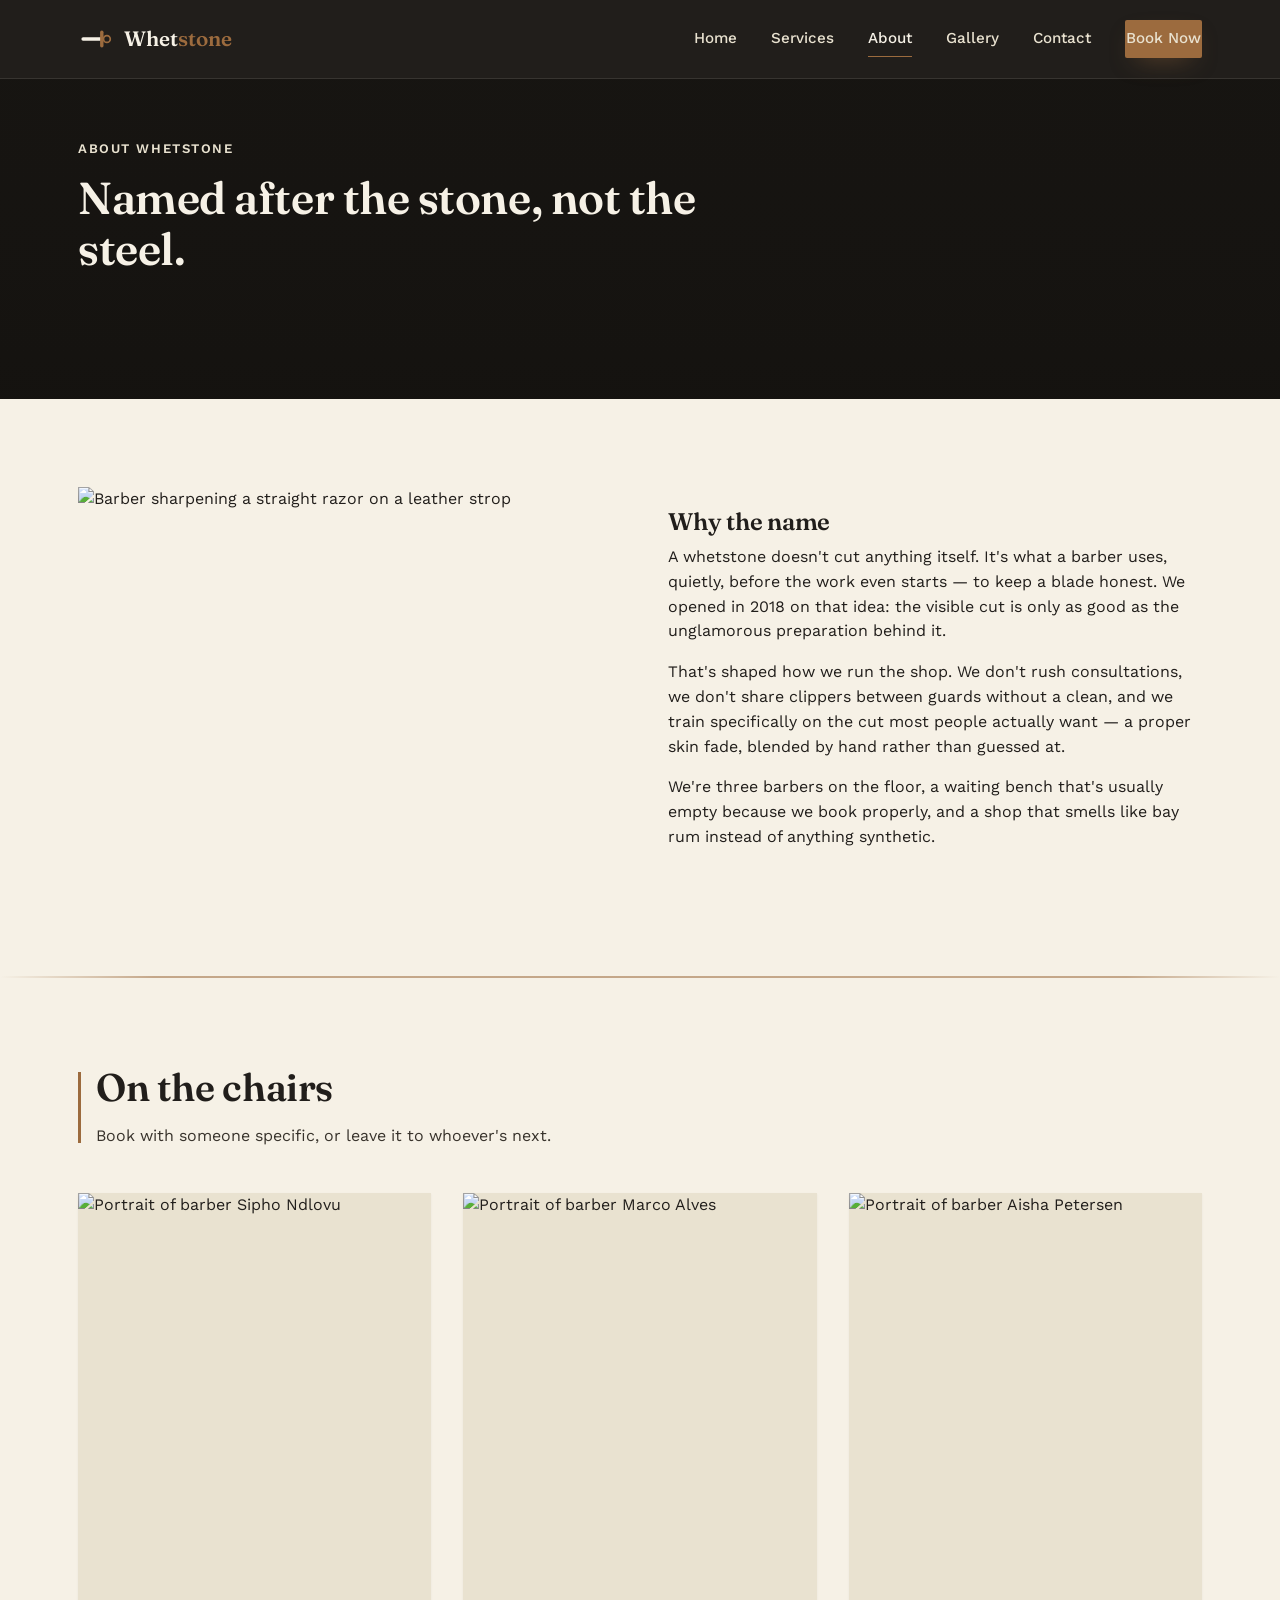
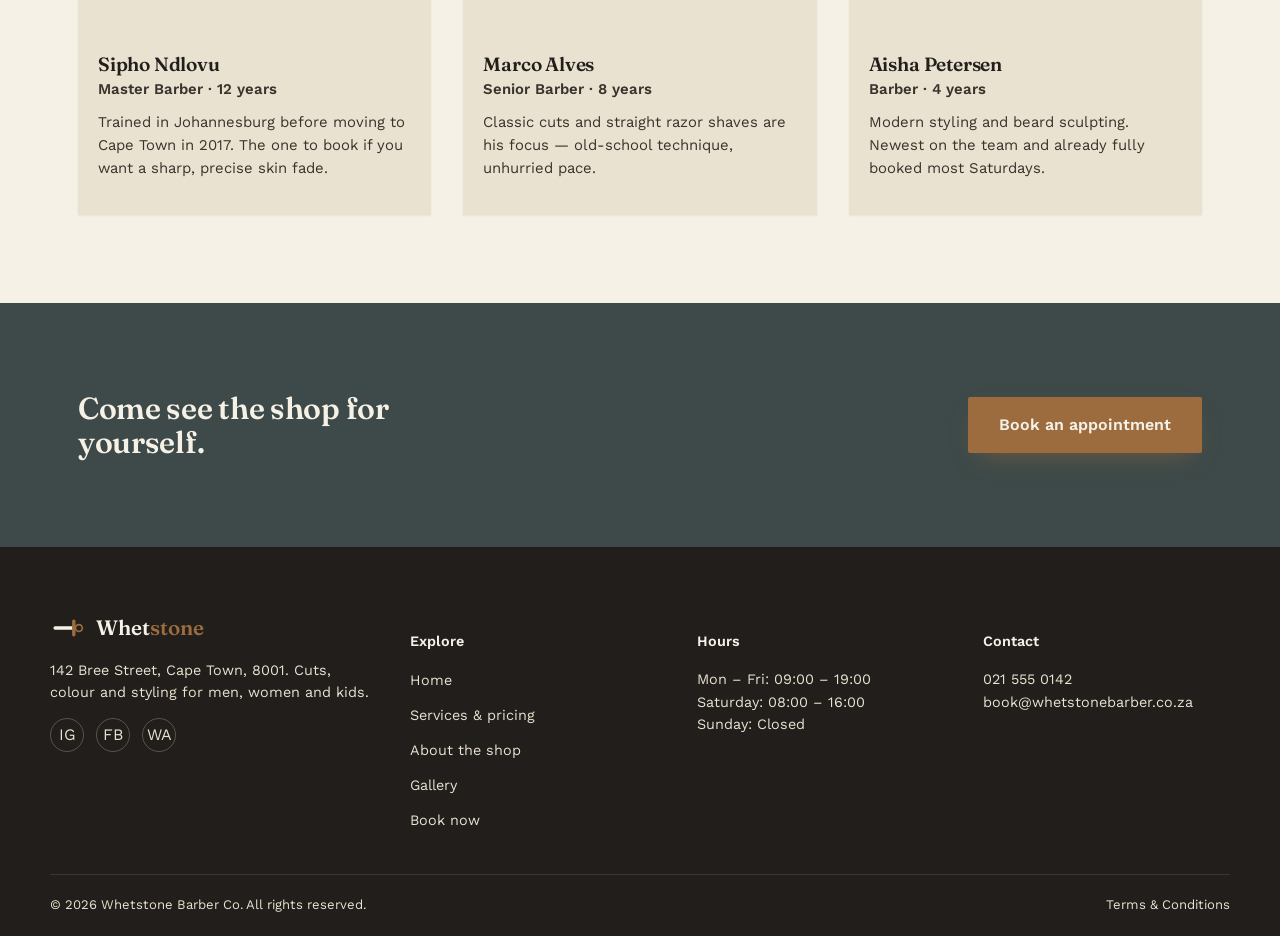
==== about.html @ 6cd9a8a0 "whetstone Barber Co. website" ====
<!DOCTYPE html>
<html lang="en">
<head>
<meta charset="UTF-8">
<meta name="viewport" content="width=device-width, initial-scale=1">
<title>About — Whetstone Barber Co.</title>
<meta name="description" content="The story behind Whetstone Barber Co. and the barbers on the chairs in Cape Town.">
<link rel="preconnect" href="https://fonts.googleapis.com">
<link href="https://fonts.googleapis.com/css2?family=Fraunces:wght@500;600;700&family=Work+Sans:wght@400;500;600&display=swap" rel="stylesheet">
<link rel="stylesheet" href="css/style.css">
</head>
<body>

<div class="preloader" aria-hidden="true">
  <svg class="preloader-mark" viewBox="0 0 40 40" fill="none" xmlns="http://www.w3.org/2000/svg">
    <rect x="4" y="18" width="26" height="4" rx="2" fill="#F6F1E6"/>
    <rect x="26" y="10" width="4" height="20" rx="2" fill="#9C6B3E"/>
    <circle cx="34" cy="20" r="4" stroke="#9C6B3E" stroke-width="2"/>
  </svg>
  <span class="preloader-word">Whetstone</span>
</div>

<header class="site-header">
  <div class="wrap">
    <a href="index.html" class="brand">
      <svg class="brand-mark" viewBox="0 0 40 40" fill="none" xmlns="http://www.w3.org/2000/svg">
        <rect x="4" y="18" width="26" height="4" rx="2" fill="#F6F1E6"/>
        <rect x="26" y="10" width="4" height="20" rx="2" fill="#9C6B3E"/>
        <circle cx="34" cy="20" r="4" stroke="#9C6B3E" stroke-width="2"/>
      </svg>
      <span class="brand-name">Whet<span>stone</span></span>
    </a>
    <nav class="main-nav" id="main-nav">
      <a href="index.html">Home</a>
      <a href="services.html">Services</a>
      <a href="about.html" aria-current="page">About</a>
      <a href="gallery.html">Gallery</a>
      <a href="contact.html">Contact</a>
      <a href="contact.html" class="btn btn-book">Book Now</a>
    </nav>
    <button class="nav-toggle" aria-label="Open menu" aria-expanded="false"><span></span><span></span><span></span></button>
  </div>
</header>

<section class="hero page-heading" style="min-height:320px;background-image:url('https://images.unsplash.com/photo-1521590832167-7bcbfaa6381f?q=80&w=1920&auto=format&fit=crop');">
  <div class="wrap" style="grid-template-columns:1fr;padding-bottom:60px;">
    <div class="hero-copy" style="padding-bottom:0;max-width:640px;">
      <p class="hero-eyebrow">About Whetstone</p>
      <h1 style="max-width:none;font-size:clamp(2rem,4vw,2.8rem);">Named after the stone, not the steel.</h1>
    </div>
  </div>
</section>

<section class="section">
  <div class="wrap story reveal">
    <img src="https://images.unsplash.com/photo-1599351431202-1e0f0137899a?q=80&w=900&auto=format&fit=crop" alt="Barber sharpening a straight razor on a leather strop">
    <div>
      <h2>Why the name</h2>
      <p>A whetstone doesn't cut anything itself. It's what a barber uses, quietly, before the work even starts — to keep a blade honest. We opened in 2018 on that idea: the visible cut is only as good as the unglamorous preparation behind it.</p>
      <p>That's shaped how we run the shop. We don't rush consultations, we don't share clippers between guards without a clean, and we train specifically on the cut most people actually want — a proper skin fade, blended by hand rather than guessed at.</p>
      <p>We're three barbers on the floor, a waiting bench that's usually empty because we book properly, and a shop that smells like bay rum instead of anything synthetic.</p>
    </div>
  </div>
</section>

<div class="blade-rule"></div>

<section class="section">
  <div class="wrap">
    <div class="section-head reveal">
      <h2>On the chairs</h2>
      <p>Book with someone specific, or leave it to whoever's next.</p>
    </div>
    <div class="people-grid reveal-stagger reveal">
      <div class="person reveal-child">
        <img src="https://images.unsplash.com/photo-1600180758890-6b94519a8ba6?q=80&w=600&auto=format&fit=crop" alt="Portrait of barber Sipho Ndlovu">
        <div class="person-body">
          <h3>Sipho Ndlovu</h3>
          <p class="person-role">Master Barber · 12 years</p>
          <p>Trained in Johannesburg before moving to Cape Town in 2017. The one to book if you want a sharp, precise skin fade.</p>
        </div>
      </div>
      <div class="person reveal-child">
        <img src="https://images.unsplash.com/photo-1618077360395-f3068be8e001?q=80&w=600&auto=format&fit=crop" alt="Portrait of barber Marco Alves">
        <div class="person-body">
          <h3>Marco Alves</h3>
          <p class="person-role">Senior Barber · 8 years</p>
          <p>Classic cuts and straight razor shaves are his focus — old-school technique, unhurried pace.</p>
        </div>
      </div>
      <div class="person reveal-child">
        <img src="https://images.unsplash.com/photo-1580489944761-15a19d654956?q=80&w=600&auto=format&fit=crop" alt="Portrait of barber Aisha Petersen">
        <div class="person-body">
          <h3>Aisha Petersen</h3>
          <p class="person-role">Barber · 4 years</p>
          <p>Modern styling and beard sculpting. Newest on the team and already fully booked most Saturdays.</p>
        </div>
      </div>
    </div>
  </div>
</section>

<section class="cta-band section reveal">
  <div class="wrap">
    <h2>Come see the shop for yourself.</h2>
    <a href="contact.html" class="btn btn-book btn-large">Book an appointment</a>
  </div>
</section>

<footer class="site-footer">
  <div class="wrap footer-grid">
    <div>
      <a href="index.html" class="brand" style="margin-bottom:14px;">
        <svg class="brand-mark" viewBox="0 0 40 40" fill="none" xmlns="http://www.w3.org/2000/svg">
          <rect x="4" y="18" width="26" height="4" rx="2" fill="#F6F1E6"/>
          <rect x="26" y="10" width="4" height="20" rx="2" fill="#9C6B3E"/>
          <circle cx="34" cy="20" r="4" stroke="#9C6B3E" stroke-width="2"/>
        </svg>
        <span class="brand-name">Whet<span>stone</span></span>
      </a>
      <p>142 Bree Street, Cape Town, 8001. Cuts, colour and styling for men, women and kids.</p>
      <div class="social-row">
        <a href="https://instagram.com" target="_blank" rel="noopener" aria-label="Instagram">IG</a>
        <a href="https://facebook.com" target="_blank" rel="noopener" aria-label="Facebook">FB</a>
        <a href="https://wa.me/27215550142" target="_blank" rel="noopener" aria-label="WhatsApp">WA</a>
      </div>
    </div>
    <div>
      <h4>Explore</h4>
      <ul class="footer-links">
        <li><a href="index.html">Home</a></li>
        <li><a href="services.html">Services & pricing</a></li>
        <li><a href="about.html">About the shop</a></li>
        <li><a href="gallery.html">Gallery</a></li>
        <li><a href="contact.html">Book now</a></li>
      </ul>
    </div>
    <div>
      <h4>Hours</h4>
      <p>Mon – Fri: 09:00 – 19:00<br>Saturday: 08:00 – 16:00<br>Sunday: Closed</p>
    </div>
    <div>
      <h4>Contact</h4>
      <p>021 555 0142<br>book@whetstonebarber.co.za</p>
    </div>
  </div>
  <div class="wrap footer-bottom">
    <span>© 2026 Whetstone Barber Co. All rights reserved.</span>
    <a href="terms.html">Terms & Conditions</a>
  </div>
</footer>

<button class="back-to-top" aria-label="Back to top">
  <svg viewBox="0 0 24 24" fill="none" stroke="currentColor" stroke-width="2.4" stroke-linecap="round" stroke-linejoin="round"><path d="M12 19V5"/><path d="M5 12l7-7 7 7"/></svg>
</button>

<script src="js/main.js"></script>
</body>
</html>
---- css/style.css ----
/* ============================================
   WHETSTONE BARBER CO. — Design tokens
   ============================================ */
:root{
  --ink: #211E1B;
  --ink-soft: #38332C;
  --stone: #E9E2D0;
  --stone-dark: #D8CDB0;
  --steel: #5C6B6A;
  --steel-dark: #3E4A49;
  --leather: #9C6B3E;
  --leather-dark: #7C5330;
  --rust: #7A3B2E;
  --cream: #F6F1E6;
  --line: rgba(33,30,27,0.16);

  --font-display: "Fraunces", Georgia, serif;
  --font-body: "Work Sans", -apple-system, Segoe UI, sans-serif;

  --max: 1180px;
}

*{box-sizing:border-box;}
html{scroll-behavior:smooth;}
body{
  margin:0;
  font-family:var(--font-body);
  color:var(--ink);
  background:var(--cream);
  line-height:1.55;
  -webkit-font-smoothing:antialiased;
}
img{max-width:100%;display:block;}
a{color:inherit;text-decoration:none;}
h1,h2,h3{
  font-family:var(--font-display);
  font-weight:600;
  line-height:1.12;
  margin:0 0 .4em;
  letter-spacing:-0.01em;
}
p{margin:0 0 1em;max-width:62ch;}
button{font-family:inherit;cursor:pointer;}
:focus-visible{outline:2px solid var(--leather);outline-offset:3px;}
@media (prefers-reduced-motion: reduce){
  *{animation-duration:.001ms !important;transition-duration:.001ms !important;}
}

.wrap{max-width:var(--max);margin:0 auto;padding:0 28px;}
.section{padding:88px 0;}
@media (max-width:720px){.section{padding:56px 0;}}

/* ---------- Header ---------- */
.site-header{
  position:sticky;top:0;z-index:40;
  background:var(--ink);
  border-bottom:1px solid rgba(246,241,230,0.1);
}
.site-header .wrap{
  display:flex;align-items:center;justify-content:space-between;
  height:78px;
}
.brand{
  display:flex;align-items:center;gap:12px;
  color:var(--cream);
}
.brand-mark{width:34px;height:34px;flex:none;}
.brand-name{
  font-family:var(--font-display);font-size:1.3rem;font-weight:600;
  color:var(--cream);
}
.brand-name span{color:var(--leather);}

.main-nav{display:flex;align-items:center;gap:34px;}
.main-nav a{
  color:var(--stone);font-size:.95rem;font-weight:500;
  padding:6px 0;border-bottom:1px solid transparent;
}
.main-nav a:hover,.main-nav a[aria-current="page"]{border-bottom-color:var(--leather);color:var(--cream);}
.btn{
  display:inline-block;padding:11px 22px;border-radius:2px;
  font-weight:600;font-size:.92rem;border:1px solid transparent;
}
.btn-book{background:var(--leather);color:var(--cream);}
.btn-book:hover{background:var(--leather-dark);}
.btn-outline{background:transparent;color:var(--cream);border-color:rgba(246,241,230,.4);}
.btn-outline:hover{border-color:var(--cream);}
.btn-large{padding:15px 30px;font-size:1rem;}

.nav-toggle{
  display:none;background:none;border:none;padding:6px;
}
.nav-toggle span{display:block;width:24px;height:2px;background:var(--cream);margin:5px 0;}

@media (max-width:880px){
  .main-nav{
    position:fixed;inset:78px 0 0 0;background:var(--ink);
    flex-direction:column;align-items:flex-start;gap:0;
    padding:20px 28px;transform:translateX(100%);
    transition:transform .28s ease;
  }
  .main-nav.open{transform:translateX(0);}
  .main-nav a{width:100%;padding:16px 0;border-bottom:1px solid rgba(246,241,230,.1);}
  .main-nav .btn{margin-top:16px;}
  .nav-toggle{display:block;}
}

/* ---------- Hero ---------- */
.hero{background:var(--ink);color:var(--cream);overflow:hidden;}
.hero .wrap{
  display:grid;grid-template-columns:1fr 1fr;align-items:center;gap:56px;
  padding-top:60px;padding-bottom:0;
}
.hero-copy{padding-bottom:70px;}
.hero-eyebrow{color:var(--leather);font-size:.95rem;margin-bottom:14px;font-weight:600;}
.hero h1{font-size:clamp(2.3rem,4.6vw,3.6rem);color:var(--cream);max-width:11ch;}
.hero p{color:var(--stone);font-size:1.08rem;max-width:42ch;}
.hero-actions{display:flex;gap:14px;margin-top:28px;flex-wrap:wrap;}
.hero-figure{align-self:stretch;position:relative;min-height:420px;}
.hero-figure img{width:100%;height:100%;object-fit:cover;}
@media (max-width:880px){
  .hero .wrap{grid-template-columns:1fr;}
  .hero-figure{min-height:280px;order:-1;}
  .hero-copy{padding-top:36px;padding-bottom:40px;}
}

.blade-rule{
  height:2px;width:100%;margin:0 auto;
  background:linear-gradient(90deg, transparent, var(--leather) 12%, var(--leather) 88%, transparent);
  opacity:.55;
}

/* ---------- Section headings ---------- */
.section-head{max-width:560px;margin-bottom:44px;}
.section-head h2{font-size:clamp(1.8rem,3vw,2.4rem);}
.section-head p{color:var(--ink-soft);}

/* ---------- Trust strip ---------- */
.trust{background:var(--stone);}
.trust .wrap{
  padding:20px 28px;display:flex;justify-content:space-between;flex-wrap:wrap;gap:14px;
  font-family:var(--font-display);font-size:1.05rem;color:var(--ink-soft);
}

/* ---------- Feature grid (home) ---------- */
.feature-grid{display:grid;grid-template-columns:repeat(3,1fr);gap:36px;}
.feature{border-top:2px solid var(--ink);padding-top:18px;}
.feature h3{font-size:1.15rem;}
.feature p{color:var(--ink-soft);font-size:.97rem;}
@media (max-width:820px){.feature-grid{grid-template-columns:1fr;gap:30px;}}

/* ---------- Gallery ---------- */
.gallery{display:grid;grid-template-columns:1.3fr 1fr 1fr;grid-template-rows:1fr 1fr;gap:14px;height:520px;}
.gallery img{width:100%;height:100%;object-fit:cover;}
.gallery a:first-child{grid-row:1 / span 2;}
@media (max-width:820px){.gallery{grid-template-columns:1fr 1fr;height:auto;}
  .gallery a:first-child{grid-row:auto;grid-column:1 / -1;height:220px;}
  .gallery a{height:150px;}
}

/* ---------- CTA band ---------- */
.cta-band{background:var(--steel-dark);color:var(--cream);text-align:left;}
.cta-band .wrap{display:flex;align-items:center;justify-content:space-between;gap:24px;flex-wrap:wrap;}
.cta-band h2{color:var(--cream);margin-bottom:0;font-size:1.9rem;max-width:16ch;}

/* ---------- Services (ledger style) ---------- */
.menu-group{margin-bottom:46px;}
.menu-group h3{
  font-size:1.05rem;text-transform:none;color:var(--leather-dark);
  border-bottom:1px solid var(--line);padding-bottom:10px;margin-bottom:6px;
}
.menu-row{
  display:flex;align-items:baseline;gap:10px;padding:14px 0;
  border-bottom:1px dotted var(--line);
}
.menu-row .name{font-family:var(--font-display);font-size:1.12rem;flex:none;}
.menu-row .desc{color:var(--ink-soft);font-size:.9rem;flex:1;margin:0;}
.menu-row .leader{flex:1;border-bottom:1px dotted var(--line);height:0;margin-bottom:6px;min-width:20px;}
.menu-row .price{font-family:var(--font-display);font-size:1.12rem;flex:none;white-space:nowrap;}
.menu-row .time{color:var(--ink-soft);font-size:.82rem;display:block;}

/* ---------- Barber / about cards ---------- */
.people-grid{display:grid;grid-template-columns:repeat(3,1fr);gap:32px;}
.person{background:var(--stone);}
.person img{aspect-ratio:4/5;object-fit:cover;width:100%;}
.person-body{padding:20px;}
.person-body h3{font-size:1.2rem;margin-bottom:2px;}
.person-role{color:var(--leather-dark);font-weight:600;font-size:.88rem;margin-bottom:10px;}
.person-body p{color:var(--ink-soft);font-size:.93rem;}
@media (max-width:820px){.people-grid{grid-template-columns:1fr;}}

.story{display:grid;grid-template-columns:1fr 1fr;gap:56px;align-items:center;}
.story img{width:100%;aspect-ratio:4/3;object-fit:cover;}
@media (max-width:820px){.story{grid-template-columns:1fr;}}

/* ---------- Contact / booking ---------- */
.contact-layout{display:grid;grid-template-columns:.85fr 1.15fr;gap:56px;align-items:start;}
@media (max-width:900px){.contact-layout{grid-template-columns:1fr;}}
.info-card{background:var(--ink);color:var(--cream);padding:34px;}
.info-card h3{color:var(--cream);font-size:1.1rem;margin-top:22px;}
.info-card h3:first-child{margin-top:0;}
.info-card p{color:var(--stone);font-size:.94rem;margin-bottom:.4em;}
.info-card .map{margin-top:22px;border:1px solid rgba(246,241,230,.15);}
.info-card iframe{width:100%;height:200px;border:0;display:block;filter:grayscale(.3) contrast(1.05);}

.booking-form{background:var(--stone);padding:34px;}
.form-row{display:grid;grid-template-columns:1fr 1fr;gap:16px;margin-bottom:16px;}
@media (max-width:560px){.form-row{grid-template-columns:1fr;}}
.field{display:flex;flex-direction:column;gap:6px;}
.field.full{grid-column:1 / -1;}
.field label{font-size:.85rem;font-weight:600;color:var(--ink-soft);}
.field input,.field select,.field textarea{
  font-family:inherit;font-size:.97rem;padding:11px 12px;
  border:1px solid var(--line);background:var(--cream);color:var(--ink);
}
.field input:focus,.field select:focus,.field textarea:focus{border-color:var(--leather);}
.form-note{font-size:.82rem;color:var(--ink-soft);margin-top:2px;}
.booking-steps{display:flex;gap:6px;margin-bottom:22px;font-size:.82rem;color:var(--ink-soft);flex-wrap:wrap;}
.booking-steps span{background:var(--cream);padding:5px 10px;border:1px solid var(--line);}

.confirm-panel{background:var(--ink);color:var(--cream);padding:30px;margin-top:20px;display:none;}
.confirm-panel.show{display:block;}
.confirm-panel h3{color:var(--cream);}
.confirm-panel dl{display:grid;grid-template-columns:auto 1fr;gap:6px 16px;margin:16px 0;font-size:.94rem;}
.confirm-panel dt{color:var(--stone);}
.confirm-panel dd{margin:0;font-weight:600;}
.cal-actions{display:flex;gap:12px;flex-wrap:wrap;margin-top:18px;}

.form-error{color:#c94b3c;font-size:.85rem;margin-top:4px;display:none;}
.form-error.show{display:block;}

/* ---------- Gallery / catalog ---------- */
.filter-bar{
  display:flex;gap:10px;flex-wrap:wrap;margin-bottom:40px;
  border-bottom:1px solid var(--line);padding-bottom:28px;
}
.filter-btn{
  background:transparent;border:1px solid var(--line);color:var(--ink-soft);
  padding:9px 18px;font-size:.9rem;font-weight:600;font-family:var(--font-body);
}
.filter-btn:hover{border-color:var(--leather);color:var(--ink);}
.filter-btn.active{background:var(--ink);border-color:var(--ink);color:var(--cream);}

.catalog-grid{
  display:grid;grid-template-columns:repeat(3,1fr);gap:26px;
}
@media (max-width:820px){.catalog-grid{grid-template-columns:repeat(2,1fr);}}
@media (max-width:520px){.catalog-grid{grid-template-columns:1fr;}}

.catalog-item{background:var(--stone);}
.catalog-item img{width:100%;aspect-ratio:4/5;object-fit:cover;}
.catalog-item-body{padding:16px 18px;}
.catalog-item-body h3{font-size:1.02rem;margin-bottom:2px;}
.catalog-tag{
  display:inline-block;font-size:.76rem;font-weight:600;color:var(--leather-dark);
  margin-bottom:6px;
}
.catalog-item-body p{font-size:.86rem;color:var(--ink-soft);margin:0;}
.catalog-item[hidden]{display:none;}

/* ---------- Terms ---------- */
.legal h2{font-size:1.3rem;margin-top:1.6em;}
.legal p, .legal li{color:var(--ink-soft);}

/* ---------- Popup ---------- */
.popup-overlay{
  position:fixed;inset:0;background:rgba(33,30,27,.6);
  display:none;align-items:center;justify-content:center;z-index:100;padding:20px;
}
.popup-overlay.show{display:flex;}
.popup{
  background:var(--cream);max-width:420px;width:100%;padding:36px;position:relative;
  border-top:4px solid var(--leather);
}
.popup h3{font-size:1.4rem;}
.popup p{color:var(--ink-soft);font-size:.95rem;}
.popup-close{
  position:absolute;top:14px;right:14px;background:none;border:none;
  font-size:1.3rem;line-height:1;color:var(--ink-soft);padding:4px 8px;
}
.popup-close:hover{color:var(--ink);}
.popup-code{
  display:inline-block;margin-top:10px;padding:8px 14px;background:var(--stone);
  font-family:var(--font-display);letter-spacing:.04em;font-size:1.05rem;
}

/* ============================================
   PREMIUM ENHANCEMENTS
   ============================================ */

/* ---------- Smooth selection & scrollbar ---------- */
::selection{background:var(--leather);color:var(--cream);}
::-webkit-scrollbar{width:11px;}
::-webkit-scrollbar-track{background:var(--stone);}
::-webkit-scrollbar-thumb{background:var(--leather);border:3px solid var(--stone);border-radius:8px;}
::-webkit-scrollbar-thumb:hover{background:var(--leather-dark);}

/* ---------- Preloader ---------- */
.preloader{
  position:fixed;inset:0;z-index:999;
  background:var(--ink);
  display:flex;align-items:center;justify-content:center;flex-direction:column;gap:16px;
  transition:opacity .6s ease, visibility .6s ease;
}
.preloader-mark{width:52px;height:52px;animation:preloader-spin 1.1s linear infinite;}
.preloader-word{
  font-family:var(--font-display);color:var(--cream);letter-spacing:.06em;font-size:1rem;
  opacity:.85;
}
@keyframes preloader-spin{
  0%{transform:rotate(0deg) scale(1);}
  50%{transform:rotate(180deg) scale(1.12);}
  100%{transform:rotate(360deg) scale(1);}
}
.preloader.done{opacity:0;visibility:hidden;pointer-events:none;}
body.preload-lock{overflow:hidden;}

/* ---------- Header shadow on scroll ---------- */
.site-header{transition:box-shadow .3s ease, background .3s ease;}
.site-header.scrolled{box-shadow:0 12px 30px -14px rgba(0,0,0,.55);}

/* ---------- Full-bleed home hero with background image ---------- */
.hero-home{
  position:relative;
  isolation:isolate;
  min-height:min(88vh,720px);
  display:flex;
  align-items:center;
  justify-content:center;
  background-size:cover;
  background-position:center 28%;
  background-attachment:scroll;
  text-align:center;
  overflow:hidden;
}
.hero-home::before{
  content:"";
  position:absolute;inset:0;z-index:0;
  background:
    radial-gradient(120% 100% at 50% 0%, rgba(33,30,27,.35) 0%, rgba(33,30,27,.72) 55%, rgba(20,18,15,.94) 100%);
}
.hero-home::after{
  content:"";
  position:absolute;left:0;right:0;bottom:0;height:120px;z-index:0;
  background:linear-gradient(180deg, transparent, var(--ink));
  opacity:.9;
}
.hero-home .wrap{
  position:relative;z-index:1;
  display:block;
  padding:150px 28px 128px;
}
.hero-home .hero-copy{
  max-width:760px;
  margin:0 auto;
  padding-bottom:0;
}
.hero-home .hero-eyebrow{
  display:inline-flex;align-items:center;gap:10px;
  justify-content:center;width:100%;
  text-transform:uppercase;letter-spacing:.14em;font-size:.82rem;
}
.hero-home .hero-eyebrow::before,.hero-home .hero-eyebrow::after{
  content:"";width:28px;height:1px;background:var(--leather);
}
.hero-home h1{
  max-width:none;
  text-shadow:0 6px 30px rgba(0,0,0,.45);
}
.hero-home p{
  margin-left:auto;margin-right:auto;
  text-align:center;
}
.hero-home .hero-actions{justify-content:center;}
@media (max-width:720px){
  .hero-home .wrap{padding:120px 22px 90px;}
}

/* ---------- Typewriter effect for bold / highlighted words ---------- */
.type-target{
  position:relative;
  display:inline-block;
  border-right:2px solid var(--leather);
  padding-right:2px;
  white-space:pre-wrap;
  color:var(--leather);
}
.type-target.type-done{
  border-right-color:transparent;
  animation:type-cursor-blink 1s step-end 3;
}
@keyframes type-cursor-blink{
  0%,100%{border-right-color:var(--leather);}
  50%{border-right-color:transparent;}
}

/* ---------- Page-heading sections with background image ---------- */
.page-heading{
  position:relative;isolation:isolate;
  background-size:cover;background-position:center;
  overflow:hidden;
}
.page-heading::before{
  content:"";position:absolute;inset:0;z-index:0;
  background:linear-gradient(180deg, rgba(20,18,15,.80) 0%, rgba(20,18,15,.86) 60%, rgba(20,18,15,.95) 100%);
}
.page-heading .wrap{position:relative;z-index:1;}
.page-heading .hero-eyebrow{
  text-transform:uppercase;letter-spacing:.12em;font-size:.82rem;
}

/* ---------- Scroll reveal ---------- */
.reveal{
  opacity:0;
  transform:translateY(28px);
  transition:opacity .7s cubic-bezier(.22,.68,.32,1), transform .7s cubic-bezier(.22,.68,.32,1);
}
.reveal.in-view{opacity:1;transform:translateY(0);}
.reveal-stagger.in-view .reveal-child{opacity:1;transform:translateY(0);}
.reveal-child{
  opacity:0;transform:translateY(24px);
  transition:opacity .6s ease, transform .6s ease;
}
.reveal-stagger .reveal-child:nth-child(1){transition-delay:.05s;}
.reveal-stagger .reveal-child:nth-child(2){transition-delay:.15s;}
.reveal-stagger .reveal-child:nth-child(3){transition-delay:.25s;}
.reveal-stagger .reveal-child:nth-child(4){transition-delay:.35s;}
.reveal-stagger .reveal-child:nth-child(5){transition-delay:.45s;}
.reveal-stagger .reveal-child:nth-child(6){transition-delay:.55s;}

/* ---------- Elevated buttons ---------- */
.btn{
  position:relative;
  transition:transform .25s ease, box-shadow .25s ease, background .25s ease, border-color .25s ease;
}
.btn-book{box-shadow:0 10px 26px -12px rgba(156,107,62,.65);}
.btn-book:hover{transform:translateY(-2px);box-shadow:0 16px 32px -12px rgba(156,107,62,.75);}
.btn-outline:hover{transform:translateY(-2px);}
.btn:active{transform:translateY(0);}

/* ---------- Feature / card polish ---------- */
.feature{transition:transform .3s ease, border-color .3s ease;}
.feature:hover{transform:translateY(-4px);border-top-color:var(--leather);}

.person,.catalog-item{
  transition:transform .35s ease, box-shadow .35s ease;
  box-shadow:0 1px 2px rgba(33,30,27,.06);
}
.person:hover,.catalog-item:hover{
  transform:translateY(-6px);
  box-shadow:0 22px 40px -20px rgba(33,30,27,.35);
}
.person img,.catalog-item img,.gallery img{
  transition:transform .6s cubic-bezier(.22,.68,.32,1), filter .4s ease;
}
.person:hover img,.catalog-item:hover img{transform:scale(1.06);}
.gallery a{overflow:hidden;display:block;}
.gallery a:hover img{transform:scale(1.08);}

.catalog-item{cursor:zoom-in;}

/* ---------- Testimonials ---------- */
.testimonial-grid{display:grid;grid-template-columns:repeat(3,1fr);gap:28px;}
@media (max-width:820px){.testimonial-grid{grid-template-columns:1fr;}}
.testimonial{
  background:var(--cream);border:1px solid var(--line);
  padding:28px 26px;position:relative;
  transition:transform .3s ease, box-shadow .3s ease;
}
.testimonial:hover{transform:translateY(-4px);box-shadow:0 22px 40px -22px rgba(33,30,27,.3);}
.testimonial-stars{color:var(--leather);letter-spacing:2px;margin-bottom:10px;font-size:.95rem;}
.testimonial p{color:var(--ink-soft);font-size:.96rem;margin-bottom:14px;}
.testimonial-author{font-family:var(--font-display);font-weight:600;font-size:.98rem;}
.testimonial-role{color:var(--leather-dark);font-size:.82rem;font-weight:600;}

/* ---------- Stats strip ---------- */
.stats-strip{background:var(--ink);color:var(--cream);}
.stats-grid{display:grid;grid-template-columns:repeat(4,1fr);gap:24px;padding:52px 0;text-align:center;}
@media (max-width:720px){.stats-grid{grid-template-columns:1fr 1fr;}}
.stat-num{font-family:var(--font-display);font-size:clamp(1.8rem,3vw,2.5rem);color:var(--leather);font-weight:600;}
.stat-label{color:var(--stone);font-size:.86rem;text-transform:uppercase;letter-spacing:.08em;margin-top:4px;}

/* ---------- Back to top ---------- */
.back-to-top{
  position:fixed;right:22px;bottom:22px;z-index:60;
  width:46px;height:46px;border-radius:50%;
  background:var(--leather);color:var(--cream);border:none;
  display:flex;align-items:center;justify-content:center;
  box-shadow:0 12px 26px -10px rgba(0,0,0,.45);
  opacity:0;visibility:hidden;transform:translateY(12px);
  transition:opacity .3s ease, transform .3s ease, visibility .3s ease, background .3s ease;
}
.back-to-top.show{opacity:1;visibility:visible;transform:translateY(0);}
.back-to-top:hover{background:var(--leather-dark);}
.back-to-top svg{width:18px;height:18px;}

/* ---------- Lightbox ---------- */
.lightbox-overlay{
  position:fixed;inset:0;background:rgba(15,13,11,.92);
  display:none;align-items:center;justify-content:center;z-index:120;padding:32px;
}
.lightbox-overlay.show{display:flex;}
.lightbox-overlay img{max-width:min(900px,92vw);max-height:86vh;object-fit:contain;box-shadow:0 30px 60px rgba(0,0,0,.5);}
.lightbox-caption{
  position:absolute;bottom:26px;left:0;right:0;text-align:center;color:var(--cream);font-size:.9rem;
}
.lightbox-close{
  position:absolute;top:20px;right:26px;background:none;border:none;color:var(--cream);
  font-size:2rem;line-height:1;cursor:pointer;
}

/* ---------- Section-head accent ---------- */
.section-head{position:relative;padding-left:18px;}
.section-head::before{
  content:"";position:absolute;left:0;top:6px;bottom:6px;width:3px;background:var(--leather);
}

/* ---------- Filter bar polish ---------- */
.filter-btn{transition:transform .2s ease, background .2s ease, border-color .2s ease, color .2s ease;}
.filter-btn:hover{transform:translateY(-2px);}

/* ---------- Reduced motion ---------- */
@media (prefers-reduced-motion: reduce){
  .reveal,.reveal-child{opacity:1 !important;transform:none !important;transition:none !important;}
  .type-target{border-right:none;}
}

/* ---------- Footer ---------- */
.site-footer{background:var(--ink);color:var(--stone);}
.footer-grid{
  display:grid;grid-template-columns:1.3fr 1fr 1fr 1fr;gap:40px;padding:64px 0 32px;
}
@media (max-width:820px){.footer-grid{grid-template-columns:1fr 1fr;}}
.site-footer h4{color:var(--cream);font-size:.9rem;margin-bottom:16px;font-family:var(--font-body);font-weight:600;}
.site-footer p{color:var(--stone);font-size:.9rem;}
.footer-links{list-style:none;margin:0;padding:0;}
.footer-links li{margin-bottom:10px;}
.footer-links a{color:var(--stone);font-size:.9rem;}
.footer-links a:hover{color:var(--leather);}
.social-row{display:flex;gap:12px;margin-top:14px;}
.social-row a{
  width:34px;height:34px;border:1px solid rgba(246,241,230,.25);
  display:flex;align-items:center;justify-content:center;border-radius:50%;
}
.social-row a:hover{border-color:var(--leather);}
.footer-bottom{
  border-top:1px solid rgba(246,241,230,.12);padding:20px 0;
  display:flex;justify-content:space-between;flex-wrap:wrap;gap:10px;font-size:.82rem;color:var(--stone);
}
.footer-bottom a{color:var(--stone);}
.footer-bottom a:hover{color:var(--leather);}
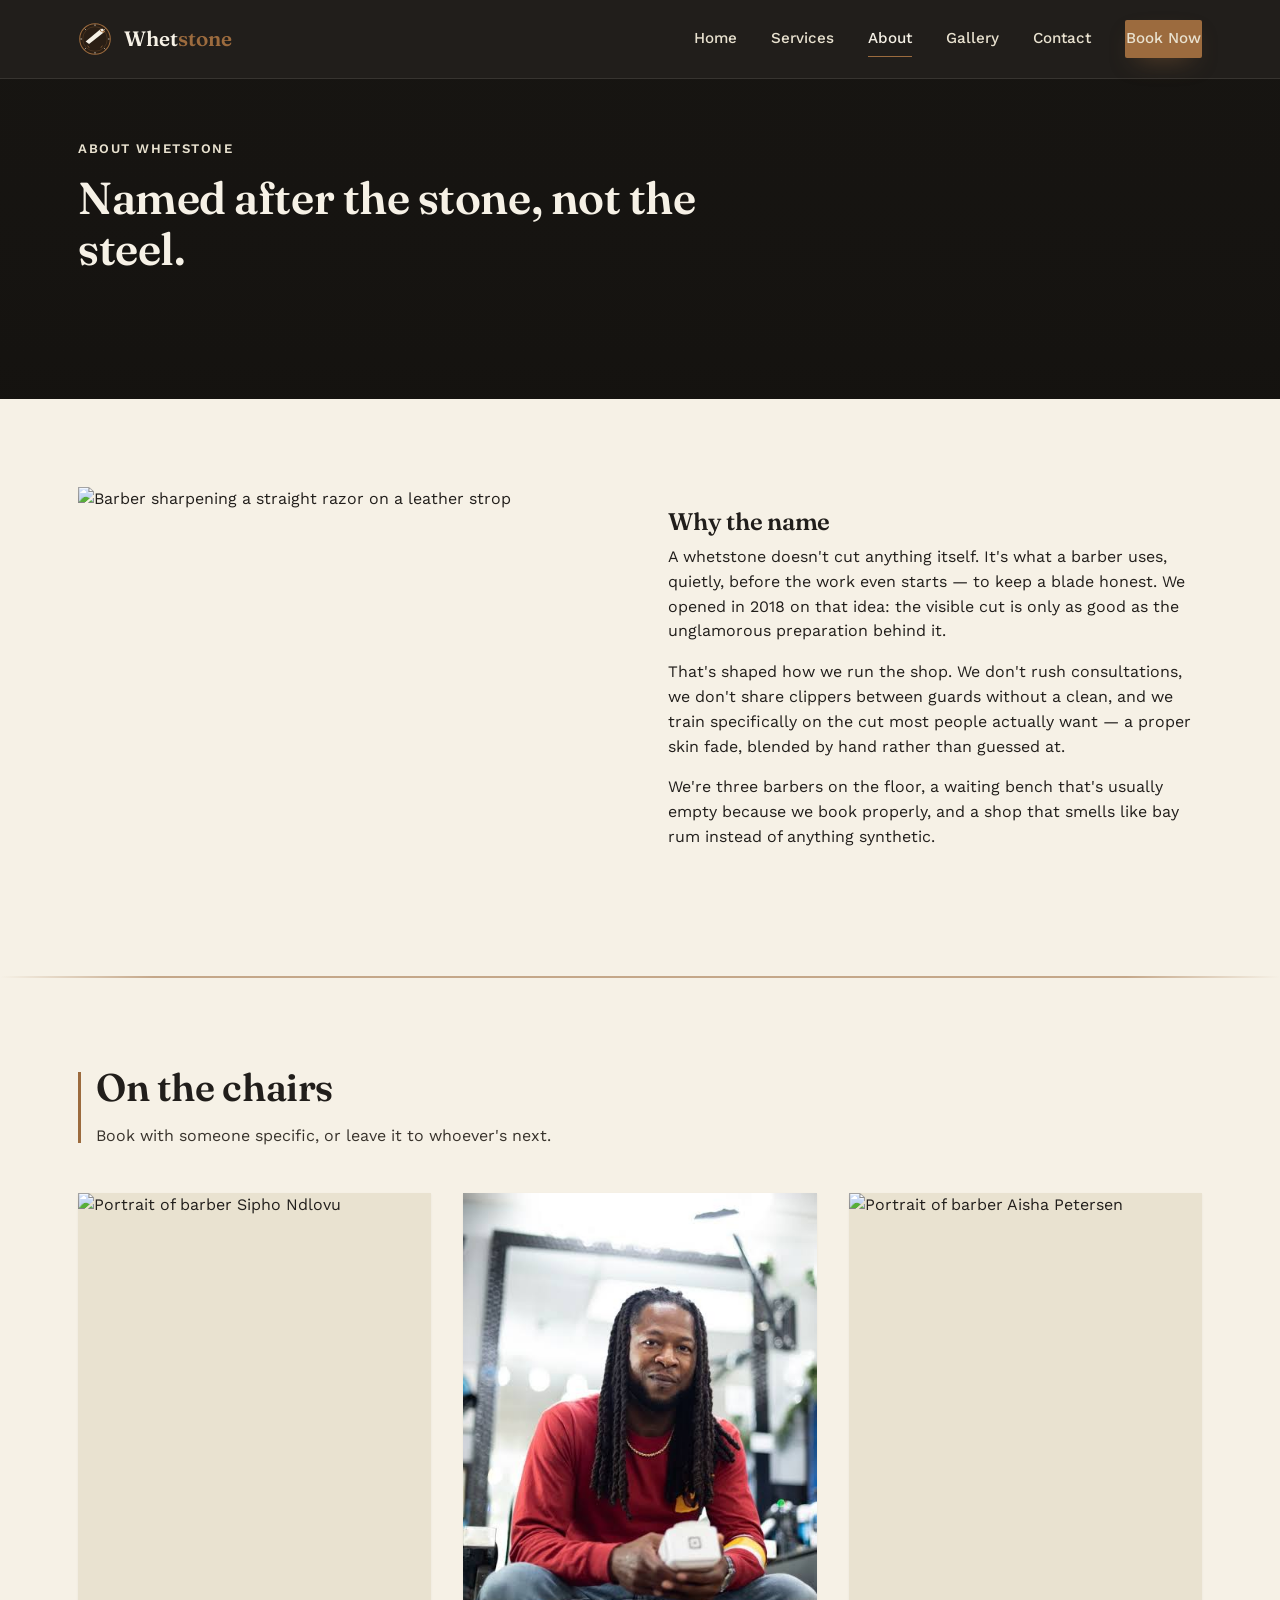
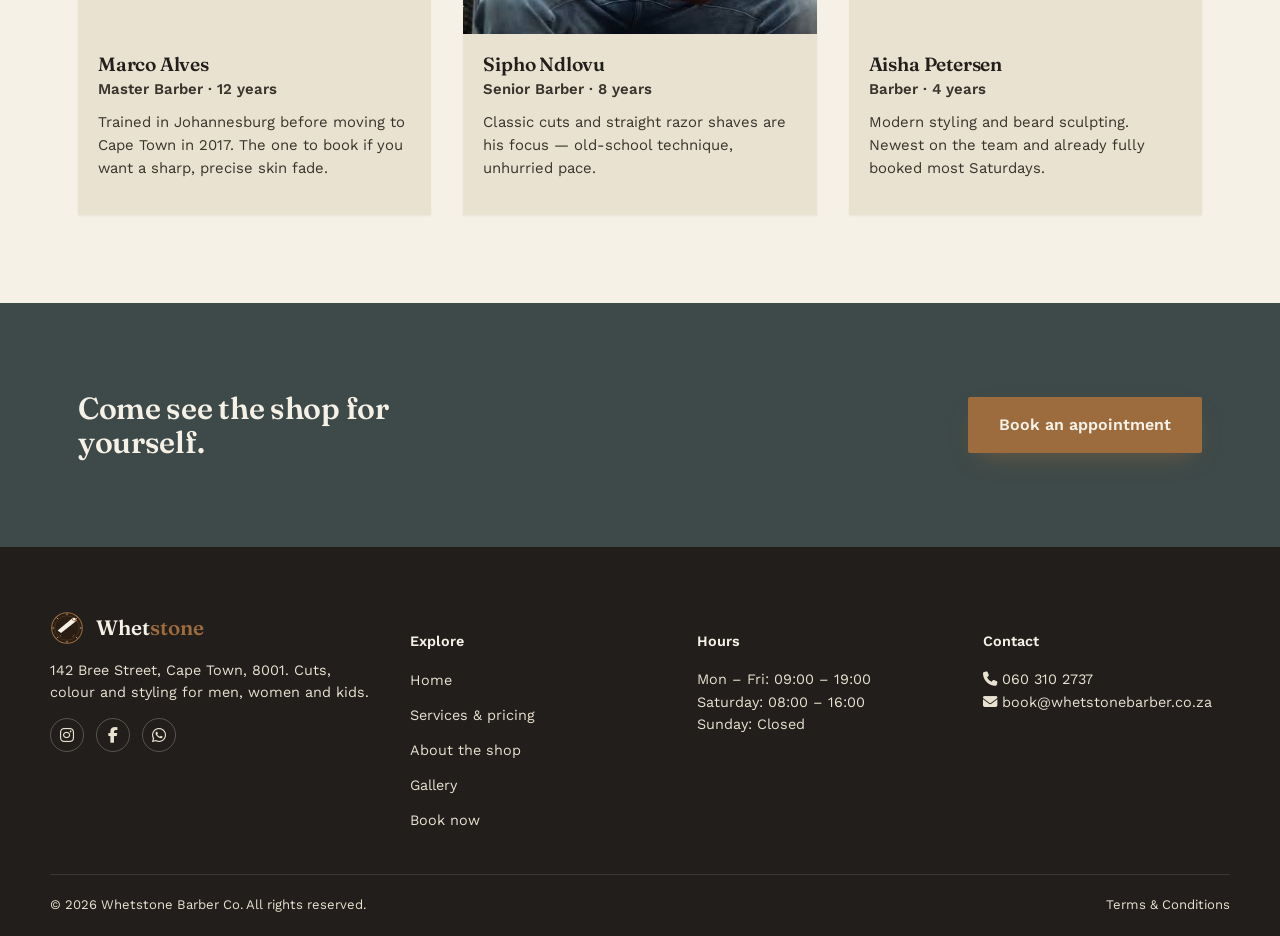
==== commit 4ecfb66f: "made modifications on the logo" ====
--- a/about.html
+++ b/about.html
@@ -6,6 +6,7 @@
 <title>About — Whetstone Barber Co.</title>
 <meta name="description" content="The story behind Whetstone Barber Co. and the barbers on the chairs in Cape Town.">
 <link rel="preconnect" href="https://fonts.googleapis.com">
+<link rel="stylesheet" href="https://cdnjs.cloudflare.com/ajax/libs/font-awesome/6.5.1/css/all.min.css">
 <link href="https://fonts.googleapis.com/css2?family=Fraunces:wght@500;600;700&family=Work+Sans:wght@400;500;600&display=swap" rel="stylesheet">
 <link rel="stylesheet" href="css/style.css">
 </head>
@@ -24,10 +25,27 @@
   <div class="wrap">
     <a href="index.html" class="brand">
       <svg class="brand-mark" viewBox="0 0 40 40" fill="none" xmlns="http://www.w3.org/2000/svg">
-        <rect x="4" y="18" width="26" height="4" rx="2" fill="#F6F1E6"/>
-        <rect x="26" y="10" width="4" height="20" rx="2" fill="#9C6B3E"/>
-        <circle cx="34" cy="20" r="4" stroke="#9C6B3E" stroke-width="2"/>
-      </svg>
+    <!-- Badge base -->
+    <circle cx="20" cy="20" r="18" fill="#2A1E14"/>
+    <circle cx="20" cy="20" r="18" stroke="#9C6B3E" stroke-width="1.2"/>
+    <circle cx="20" cy="20" r="14.5" stroke="#9C6B3E" stroke-width="0.5" opacity="0.6"/>
+    <!-- Clock-style tick marks -->
+    <line x1="20" y1="4.5" x2="20" y2="3" stroke="#F6F1E6" stroke-width="1"/>
+    <line x1="30.96" y1="9.04" x2="32.02" y2="7.98" stroke="#F6F1E6" stroke-width="1"/>
+    <line x1="35.5" y1="20" x2="37" y2="20" stroke="#F6F1E6" stroke-width="1"/>
+    <line x1="30.96" y1="30.96" x2="32.02" y2="32.02" stroke="#F6F1E6" stroke-width="1"/>
+    <line x1="20" y1="35.5" x2="20" y2="37" stroke="#F6F1E6" stroke-width="1"/>
+    <line x1="9.04" y1="30.96" x2="7.98" y2="32.02" stroke="#F6F1E6" stroke-width="1"/>
+    <line x1="4.5" y1="20" x2="3" y2="20" stroke="#F6F1E6" stroke-width="1"/>
+    <line x1="9.04" y1="9.04" x2="7.98" y2="7.98" stroke="#F6F1E6" stroke-width="1"/>
+    <!-- Straight razor, open -->
+    <path d="M9 23 L27 8 L32 11 L13 26 Z" fill="#F6F1E6"/>
+    <path d="M27 8 L32 11 L30 13 L25.5 10.3 Z" fill="#9C6B3E"/>
+    <circle cx="28.5" cy="9.5" r="1.6" fill="#F6F1E6"/>
+    <!-- Laurel flourish -->
+    <path d="M14 31 Q11 30 11 27 Q13 29 14 31 Z" fill="#9C6B3E" opacity="0.85"/>
+    <path d="M26 31 Q29 30 29 27 Q27 29 26 31 Z" fill="#9C6B3E" opacity="0.85"/>
+  </svg>
       <span class="brand-name">Whet<span>stone</span></span>
     </a>
     <nav class="main-nav" id="main-nav">
@@ -73,17 +91,17 @@
     </div>
     <div class="people-grid reveal-stagger reveal">
       <div class="person reveal-child">
-        <img src="https://images.unsplash.com/photo-1600180758890-6b94519a8ba6?q=80&w=600&auto=format&fit=crop" alt="Portrait of barber Sipho Ndlovu">
+        <img src="https://images.unsplash.com/photo-1618077360395-f3068be8e001?q=80&w=600&auto=format&fit=crop" alt="Portrait of barber Sipho Ndlovu">
         <div class="person-body">
-          <h3>Sipho Ndlovu</h3>
+          <h3>Marco Alves</h3>
           <p class="person-role">Master Barber · 12 years</p>
           <p>Trained in Johannesburg before moving to Cape Town in 2017. The one to book if you want a sharp, precise skin fade.</p>
         </div>
       </div>
       <div class="person reveal-child">
-        <img src="https://images.unsplash.com/photo-1618077360395-f3068be8e001?q=80&w=600&auto=format&fit=crop" alt="Portrait of barber Marco Alves">
+        <img src="images/barber.jpeg" alt="Portrait of barber Marco Alves">
         <div class="person-body">
-          <h3>Marco Alves</h3>
+          <h3>Sipho Ndlovu</h3>
           <p class="person-role">Senior Barber · 8 years</p>
           <p>Classic cuts and straight razor shaves are his focus — old-school technique, unhurried pace.</p>
         </div>
@@ -112,17 +130,34 @@
     <div>
       <a href="index.html" class="brand" style="margin-bottom:14px;">
         <svg class="brand-mark" viewBox="0 0 40 40" fill="none" xmlns="http://www.w3.org/2000/svg">
-          <rect x="4" y="18" width="26" height="4" rx="2" fill="#F6F1E6"/>
-          <rect x="26" y="10" width="4" height="20" rx="2" fill="#9C6B3E"/>
-          <circle cx="34" cy="20" r="4" stroke="#9C6B3E" stroke-width="2"/>
-        </svg>
+    <!-- Badge base -->
+    <circle cx="20" cy="20" r="18" fill="#2A1E14"/>
+    <circle cx="20" cy="20" r="18" stroke="#9C6B3E" stroke-width="1.2"/>
+    <circle cx="20" cy="20" r="14.5" stroke="#9C6B3E" stroke-width="0.5" opacity="0.6"/>
+    <!-- Clock-style tick marks -->
+    <line x1="20" y1="4.5" x2="20" y2="3" stroke="#F6F1E6" stroke-width="1"/>
+    <line x1="30.96" y1="9.04" x2="32.02" y2="7.98" stroke="#F6F1E6" stroke-width="1"/>
+    <line x1="35.5" y1="20" x2="37" y2="20" stroke="#F6F1E6" stroke-width="1"/>
+    <line x1="30.96" y1="30.96" x2="32.02" y2="32.02" stroke="#F6F1E6" stroke-width="1"/>
+    <line x1="20" y1="35.5" x2="20" y2="37" stroke="#F6F1E6" stroke-width="1"/>
+    <line x1="9.04" y1="30.96" x2="7.98" y2="32.02" stroke="#F6F1E6" stroke-width="1"/>
+    <line x1="4.5" y1="20" x2="3" y2="20" stroke="#F6F1E6" stroke-width="1"/>
+    <line x1="9.04" y1="9.04" x2="7.98" y2="7.98" stroke="#F6F1E6" stroke-width="1"/>
+    <!-- Straight razor, open -->
+    <path d="M9 23 L27 8 L32 11 L13 26 Z" fill="#F6F1E6"/>
+    <path d="M27 8 L32 11 L30 13 L25.5 10.3 Z" fill="#9C6B3E"/>
+    <circle cx="28.5" cy="9.5" r="1.6" fill="#F6F1E6"/>
+    <!-- Laurel flourish -->
+    <path d="M14 31 Q11 30 11 27 Q13 29 14 31 Z" fill="#9C6B3E" opacity="0.85"/>
+    <path d="M26 31 Q29 30 29 27 Q27 29 26 31 Z" fill="#9C6B3E" opacity="0.85"/>
+  </svg>
         <span class="brand-name">Whet<span>stone</span></span>
       </a>
       <p>142 Bree Street, Cape Town, 8001. Cuts, colour and styling for men, women and kids.</p>
       <div class="social-row">
-        <a href="https://instagram.com" target="_blank" rel="noopener" aria-label="Instagram">IG</a>
-        <a href="https://facebook.com" target="_blank" rel="noopener" aria-label="Facebook">FB</a>
-        <a href="https://wa.me/27215550142" target="_blank" rel="noopener" aria-label="WhatsApp">WA</a>
+       <a href="https://instagram.com" target="_blank" rel="noopener" aria-label="Instagram"><i class="fab fa-instagram"></i></a>
+<a href="https://facebook.com" target="_blank" rel="noopener" aria-label="Facebook"><i class="fab fa-facebook-f"></i></a>
+<a href="https://wa.me/27215550142" target="_blank" rel="noopener" aria-label="WhatsApp"><i class="fab fa-whatsapp"></i></a>
       </div>
     </div>
     <div>
@@ -140,9 +175,9 @@
       <p>Mon – Fri: 09:00 – 19:00<br>Saturday: 08:00 – 16:00<br>Sunday: Closed</p>
     </div>
     <div>
-      <h4>Contact</h4>
-      <p>021 555 0142<br>book@whetstonebarber.co.za</p>
-    </div>
+  <h4>Contact</h4>
+  <p><i class="fas fa-phone"></i> <a href="tel:+27603102737">060 310 2737</a><br><i class="fas fa-envelope"></i> <a href="mailto:book@whetstonebarber.co.za">book@whetstonebarber.co.za</a></p>
+</div>
   </div>
   <div class="wrap footer-bottom">
     <span>© 2026 Whetstone Barber Co. All rights reserved.</span>
